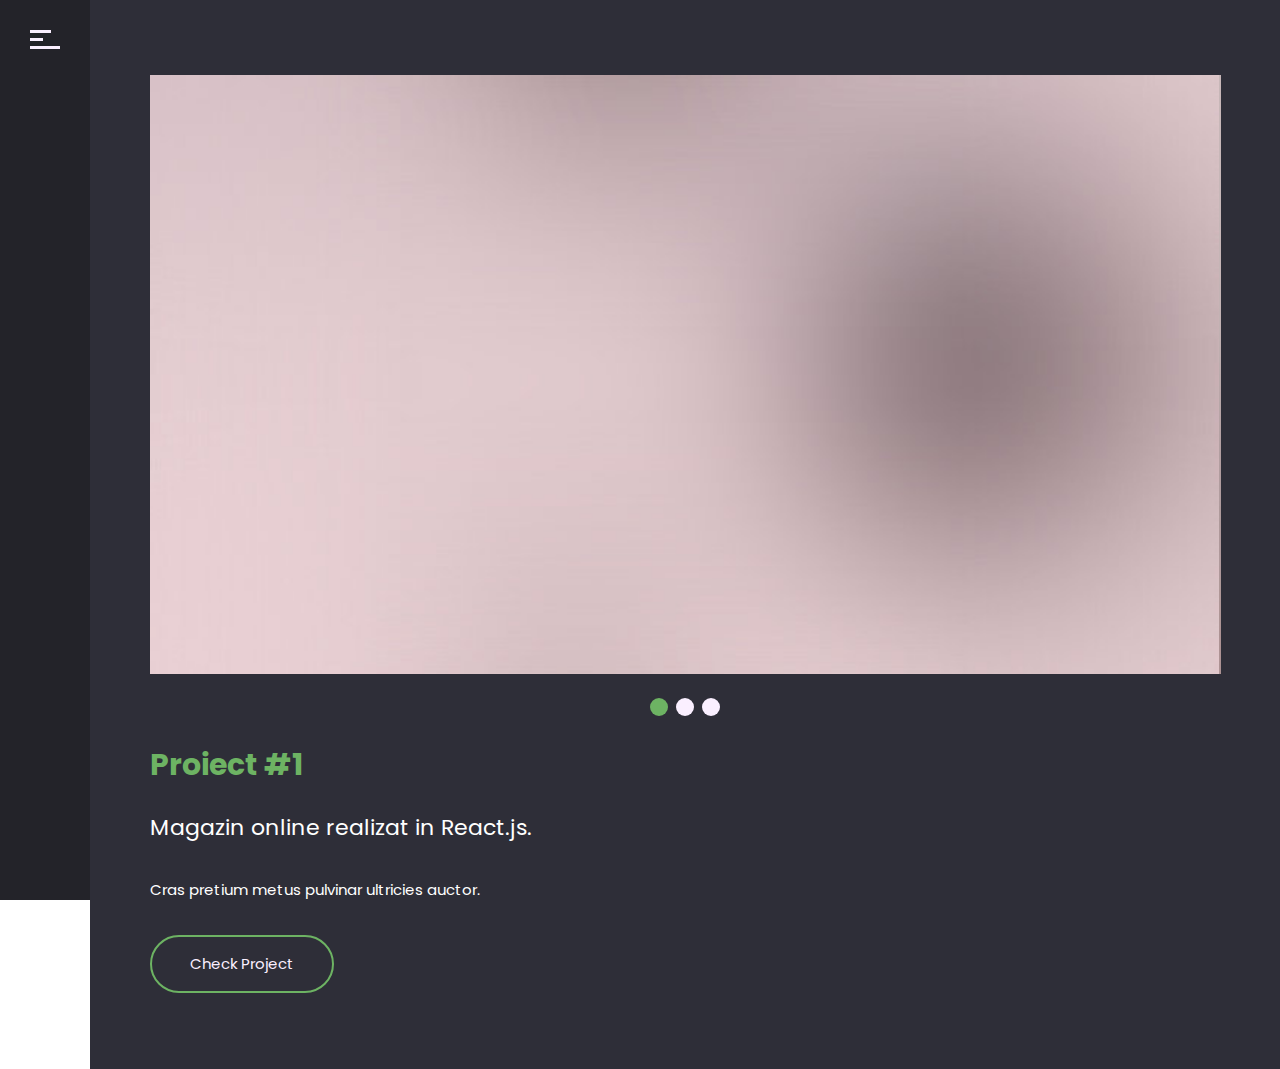
==== portfolio-1.html @ 1daa0b54 "first commit" ====
<!DOCTYPE HTML>
<html lang="en-US">
    <head>
        <title>Volos - One Page Resume HTML Template </title>
        <meta http-equiv="Content-Type" content="text/html; charset=UTF-8">
        <meta name="description" content="Template by CocoBasic" />
        <meta name="keywords" content="HTML, CSS, JavaScript, PHP" />
        <meta name="author" content="CocoBasic" />
        <meta name="viewport" content="width=device-width, initial-scale=1, shrink-to-fit=no">

        <link rel="shortcut icon" href="images/favicon.ico" />      
        <link href='https://fonts.googleapis.com/css?family=Poppins:400,700,800' rel='stylesheet' type='text/css'>	
        <link rel="stylesheet" type="text/css"  href='style.css' />

        <!--[if lt IE 9]>
                <script src="js/html5.js"></script>            
                <script src="js/respond.min.js"></script>                   
        <![endif]-->
    </head>

    <body class="single-portfolio">

        <!-- Preloader Gif -->
        <div class="doc-loader"></div>


        <div id="content" class="site-content">

            <div class="content-left">
                <div class="content-left-wrapper">                     
                    <header>
                        <div class="toggle-holder">
                            <div id="toggle">
                                <div class="menu-line"></div>
                            </div>
                        </div>  

                        <div class="top-pagination">
                            <div class="current-num">
                                <span>01</span>                                    
                            </div>
                            <div class="pagination-div"></div>
                            <div class="total-pages-num"></div>
                        </div>

                        <div class="menu-holder">
                            <div class="menu-wrapper relative">                                 
                                <nav id="header-main-menu">
                                    <ul class="main-menu sm sm-clean">
                                        <li><a href="index.html#home">Home</a></li>
                                        <li><a href="index.html#service">Service</a></li>
                                        <li><a href="index.html#portfolio">Portfolio</a></li>                                  
                                        <li><a href="index.html#resume">Resume</a></li>                                  
                                        <li><a href="index.html#skills">Skills</a></li>                                  
                                        <li><a href="index.html#contact">Contact</a></li>                                  
                                    </ul>
                                </nav>                            
                            </div>
                        </div>               

                        <div class="my-info-wrapper">
                            <div class="my-info">
                                <p class="my-info-title">NAME</p>
                                <p class="my-info-content">Gabriel Bundea</p>
                            </div>

                            <div class="my-info">
                                <p class="my-info-title">ROLE</p>
                                <p class="my-info-content">Designer</p>
                            </div>

                            <div class="my-info">
                                <p class="my-info-title">EMAIL</p>
                                <p class="my-info-content">stone@example.com</p>
                            </div>

                            <div class="my-info">
                                <p class="my-info-title">PHONE</p>
                                <p class="my-info-content">(+987) 987 654 321</p>
                            </div>

                            <img class="my-info-signature" src="images/signature.png" alt="" />  
                        </div>   

                        <div class="big-num">                              
                            <div class="current-big-num">01</div>  
                            <div class="icon-scroll"></div>  
                        </div>
                    </header>
                </div>        

            </div>

            <div class="content-right">  
                <div class="content-right-wrapper">
                    <div class="section">
                        <div class="section-wrapper block">
                            <div class="portfolio-item-wrapper center-relative">
                                <div class="portfolio-content">
                                    <div class="row">
                                        <div class="one-half width-55">
                                            <div class="image-slider-wrapper relative">
                                                <div class="owl-carousel owl-theme image-slider slider" data-speed="2000" data-auto="false" data-hover="true">
                                                    <div class="owl-item">
                                                        <img src="images/item_01.jpg" alt="">
                                                    </div>
                                                    <div class="owl-item">
                                                        <img src="images/item_02.jpg" alt="">
                                                    </div>                               
                                                    <div class="owl-item">
                                                        <img src="images/item_03.jpg" alt="">
                                                    </div>                               
                                                </div>                                                            
                                            </div>
                                        </div>

                                        <div class="one-half width-40 last">

                                            <h2 class="entry-title section-title">Proiect #1</h2>

                                            <p class="section-info">
                                                Magazin online realizat in React.js.
                                            </p>

                                            <p>
                                                Cras pretium metus pulvinar ultricies auctor. 
                                            </p>

                                            <p>
                                                <a class="button">Check Project</a> 
                                            </p>
                                        </div>
                                    </div>                                    
                                </div>                        
                            </div>
                        </div>
                    </div>
                </div>
            </div>            
        </div>        

        <!--Load JavaScript-->
        <script src="js/jquery.js"></script>			                                                               
        <script src='js/imagesloaded.pkgd.js'></script>                
        <script src='js/jquery.prettyPhoto.js'></script>                
        <script src='js/isotope.pkgd.js'></script>                
        <script src='js/jquery.smartmenus.min.js'></script>                           
        <script src='js/owl.carousel.min.js'></script>                                                            
        <script src='js/circle-progress.min.js'></script>                                                            
        <script src='js/main.js'></script>
    </body>
</html>
---- style.css ----
/*------------------------------------------------------------------

[Table of contents]
1. 3rd Part CSS Libraries
2. Global CSS
3. Left Part Content (Sidebar) CSS
    3.1. Menu CSS
4. Right Part Content CSS
5. Home Section CSS
6. Service Section CSS
7. Portfolio Section CSS
    7.1 Pretty Photo CSS
    7.2 Single Portfolio CSS
    7.3 Image Slider CSS
8. Resume Section CSS
9. Skills Section CSS
10. Contact Section CSS
11. Responsive CSS

-------------------------------------------------------------------*/


/* ===================================
    1. 3rd Part CSS Libraries
====================================== */

@import url("css/clear.css");
@import url("css/sm-clean.css");
@import url("css/owl.carousel.min.css");
@import url("css/owl.theme.default.min.css");
@import url("css/prettyPhoto.css");
@import url("css/common.css");


/* ===================================
    2. Global CSS
====================================== */

*, 
::after, 
::before {
    box-sizing: border-box;
}

body {
    font-family: 'Poppins', sans-serif;
    font-size: 15px;    
    line-height: 30px;
    font-weight: 400;       
    color: #fff;
    background-color: #fff;
    overflow-x: hidden;
}

body a {
    text-decoration: none;
    color: #000000;    
    transition: color .3s linear;
}

body a:hover {
    color: #acacac;
}

body img {
    max-width: 100%;
    max-height: 100%;
    width: auto;
    height: auto;
    display: block;
}

.doc-loader {
    position: fixed;
    left: 0px;
    top: 0px;
    width: 100%;
    height: 100%;
    z-index: 99999;
    background-color: #232329;
}

.doc-loader img {
    width: 50px;
    height: 50px;
    position: absolute;
    top: 50%;    
    left: 50%;
    transform: translate(-50%, -50%);
}

p {
    margin-bottom: 30px;
}

.content-1300 {
    max-width: 1300px;
}

.section-info {
    font-size: 22px;
    line-height: 35px;
}

a.button {
    display: inline-block;
    color: #faefff;
    border: 2px solid #6db363;
    text-align: center;
    padding: 12px 38px;
    cursor: pointer;
    vertical-align: middle;
    text-decoration: none;
    border-radius: 50px;
    transition: all .2s linear;
}

a.button:active {
    position: relative;
    top: 1px;   
}

a.button:hover {
    color: white;
    background-color: #6db363;
}


/* ===================================
    3. Left Part Content (Sidebar) CSS
====================================== */

.content-left {
    position: fixed;
    width: 380px;
    background-color: #232329;
    height: 100vh;
    z-index: 1;
}

.content-left::-webkit-scrollbar-track {
    -webkit-box-shadow: inset 0 0 6px rgba(0,0,0,0.3);
    background-color: #6DB363;
}

.content-left::-webkit-scrollbar {
    width: 7px;
    background-color: #6DB363;
}

.content-left::-webkit-scrollbar-thumb {
    background-color: #6DB363;
}

.content-left-wrapper {
    padding-left: 75px;
    position: relative;
}

.toggle-holder {
    position: fixed;
    top: 30px;
    left: 30px;
    z-index: 3;
}

#toggle {
    height: 23px;
    width: 30px;
    position: relative;
}

#toggle:hover {
    cursor: pointer;
}

#toggle:before,
#toggle:after {
    content: '';
    height: 3px;
    width: 30px;
    position: absolute;
    -webkit-transform-origin: 50% 50%;
    transform-origin: 50% 50%;
    -webkit-transition: -webkit-transform 0.25s;
    -webkit-transition: all 0.25s;
    transition: all 0.25s;
    top: 8px;
    background-color: #faefff;
}

#toggle:before {
    -webkit-transform: translate3d(0, -8px, 0);
    transform: translate3d(0, -8px, 0px);
    width: 21px;
    margin-left: 0;
}

#toggle:hover:before {
    margin-left: 9px;

}

#toggle.on:before {
    -webkit-transform: rotate3d(0, 0, 1, 45deg) translate3d(0, 0, 0);
    transform: rotate3d(0, 0, 1, 45deg) translate3d(0, 0, 0);   
    background-color: #fff;
    margin-left: 0;
    width: 26px;
}

#toggle.on:after {
    -webkit-transform: rotate3d(0, 0, 1, -45deg);
    transform: rotate3d(0, 0, 1, -45deg);
    background-color: #fff;
    width: 26px;
}

#toggle:after {
    -webkit-transform: translate3d(0, 8px, 0);
    transform: translate3d(0, 8px, 0);
}

#toggle .menu-line {
    width: 13px;
    height: 3px;
    position: absolute;
    -webkit-transition: all 0.25s;
    transition: all 0.25s;
    margin-left: 0;
    top: 8px;
    background-color: #faefff;
}

#toggle:hover .menu-line {
    margin-left: 17px;
}

#toggle.on .menu-line {
    opacity: 0;
}

.top-pagination {
    position: relative;
    z-index: 2;
    padding-top: 150px;
}

.top-pagination > div {
    display: inline-block;
    font-weight: 700;
    vertical-align: top; 
}

.current-num {
    width: 25px;
    position: relative;
    height: 30px;
    color: #60a058;
}

.current-num span {
    position: absolute;    
    left: 0;    
}

.total-pages-num {
    color: #faefff;
}

.pagination-div {
    position: relative;
    width: 100px;
    height: 30px;
    margin-right: 8px;
}

.pagination-div:after {
    content: "";
    display: block;
    position: absolute;
    height: 3px;
    width: 100%;
    background-color: #faefff;
    top: 12px;
}

.my-info-wrapper {
    padding-top: 110px;
}

.my-info {
    margin-bottom: 30px;
}

.my-info > p {
    margin-bottom: 0;
}

.my-info-title {
    font-size: 12px;
    line-height: 100%;
    color: #6DB363;
    letter-spacing: 5px;
}

.my-info-content {
    color: #faefff;
}

img.my-info-signature {
    width: 215px;
    padding-top: 35px;
    padding-bottom: 30px;
}

.big-num {
    position: fixed;
    width: 380px;
    left: 0;
    bottom: 30px;
    padding-left: 75px;
    z-index: 1;
}

.current-big-num {
    font-size: 160px;
    -webkit-text-stroke: 3px #60a058;
    color: transparent;
    font-weight: 800;
    line-height: 100%;
    letter-spacing: -4px;
    position: relative;
    margin-top: 20px;
    z-index: 2;
}

.icon-scroll,
.icon-scroll:before {
    position: absolute;
    right: -18px;
}

.icon-scroll {
    width: 38px;
    height: 60px;
    margin-left: -20px;
    bottom: 25px;
    margin-top: -35px;
    box-shadow: inset 0 0 0 3px #60a058;
    border-radius: 25px;
    transition: right .5s;
}

.icon-scroll:before {
    content: '';
    width: 8px;
    height: 8px;
    background: #60a058;
    margin-left: -4px;
    top: 8px;
    border-radius: 4px;
    -webkit-animation-duration: 1.5s;
    animation-duration: 1.5s;
    -webkit-animation-iteration-count: infinite;
    animation-iteration-count: infinite;
    -webkit-animation-name: scroll;
    animation-name: scroll;
    left: 50%;
}

.icon-scroll:after {
    content: "";
    position: absolute;
    z-index: -1;
    background-color: #232329;
    width: 58px;
    height: 80px;
    border-radius: 25px;
    transform: translate(-10px, -10px);
    transition: all .3s;
}

@-webkit-keyframes scroll {
    0% {
        opacity: 1;
    }
    100% {
        opacity: 0;
        -webkit-transform: translateY(35px);
        transform: translateY(35px);
    }
}

@keyframes scroll {
    0% {
        opacity: 1;
    }
    100% {
        opacity: 0;
        -webkit-transform: translateY(35px);
        transform: translateY(35px);
    }
}

.open .icon-scroll {
    right: 30px;
    z-index: 1;
}

.open .icon-scroll:after {
    background-color: transparent;
}


/* ===================================
    3.1. Menu CSS
====================================== */

.menu-wrapper {
    padding-top: 150px;
}

.menu-holder {
    padding: 120px 50px 0 75px;
    background-color: #6DB363;
    width: 380px;
    height: 100%;
    min-height: 100vh;
    top: 0;
    left: 0;
    position: absolute;
    transform: translateX(-380px);
    transition: transform .3s linear;
    z-index: 1;
}

.open .menu-holder {
    transform: translateX(0);
}

.main-menu.sm-clean {
    background-color: transparent;
    display: inline-block;
}

.sm-clean a {
    position: relative;
}

.sm-clean a,
.sm-clean a:hover, 
.sm-clean a:focus, 
.sm-clean a:active {
    color: #ffffff;
    padding: 5px 0;
    font-size: 28px;
    line-height: 50px;
    font-weight: 700;
}

.sm-clean a:after {
    content: '';
    display: block;
    width: 0;
    height: 16px;
    background-color: #60a058;
    transition: width .3s;
    position: absolute;
    left: -5%;
    bottom: 7px;
    z-index: -1;
}

.main-menu.sm-clean .sub-menu li a:after {
    height: 3px;
    bottom: 20px;
}

.sm-clean a.current:after, 
.sm-clean a:hover:after, 
.sm-clean a:active:after, 
.sm-clean a.highlighted:after, 
.sm-clean ul a:hover:after, 
.sm-clean ul a:active:after, 
.sm-clean ul a.highlighted:after,
.sm-clean li.current > a:after {
    width: 110%;
}

.sm-clean a span.sub-arrow {
    color: #60a058;
}

.main-menu.sm-clean .sub-menu li a {
    color: #848484;
    text-transform: uppercase;
    font-size: 14px;
}


/* ===================================
    4. Right Part Content CSS
====================================== */

.content-right {
    margin-left: 380px;
    width: calc(100% - 380px);
}

.content-right-wrapper > div:last-of-type {
    padding-bottom: 150px;
}

.section {
    background-color: #2E2E38;
    position: relative;
    padding-top: 150px;
}

.section-wrapper {
    padding-left: 5%;
    padding-right: 5%;
}

.full-width-section.section {
    padding: 0;
}

.full-width-section .section-wrapper {
    padding: 0 0 0 5%;
    height: 100vh;
    margin: 0;
    display: flex;
    display: -webkit-flex;
    align-items: center;
    background-color: #f9f0ff;
}

h2.section-title {
    font-size: 30px;
    line-height: 100%;
    margin-bottom: 30px;
    padding-top: 0;
}


/* ===================================
    5. Home Section CSS
====================================== */

.home-left-part {
    flex: 0 0 370px;
    margin-right: 5%;
}

.home-right-part {
    flex: 1 0 0;
    height: 100%;
    background-image: url(images/home.jpg);
    background-repeat: no-repeat;
    background-size: cover;
    background-position: center center;
}

.site-des {
    font-size: 28px;
    color: #492d31;
}

h1.entry-title {
    font-size: 100px;
    line-height: 94px;
    font-weight: 800;
    color:#6DB363;
}

.site-info {
    margin-top: 25px;
}

.social-links {
    margin-top: 10vh;
    margin-bottom: -5px;
}

.social-links a {
    font-size: 12px;    
    color: #492D31;
    letter-spacing: 5px;
    margin-right: 30px;
}

.social-links a:last-of-type {
    margin-right: 0;
}


/* ===================================
    6. Service Section CSS
====================================== */

.services-wrapper {
    display: flex;
    display: -webkit-flex; 
    flex-wrap: wrap;    
    -webkit-flex-wrap: wrap; 
}

.service-holder {
    padding: 25px;
    background-color: #2E2E38;
    width: 50%;
    margin-right: 0%;
    margin-bottom: 0%;
}

.service-holder img {
    width: 150px;
    margin-bottom: 0px;
}

.service-title {
    font-size: 28px;
    line-height: 42px;
    color: #6DB363;
    font-weight: 700;
}

.button-group-wrapper {
    margin-top: 50px;
}


.button-group-wrapper > a {
    margin-right: 1vw;
}

.button-group-wrapper > a:last-of-type {
    margin-right: 0;
    
}



/* ===================================
    7. Portfolio Section CSS
====================================== */

.category-filter {
    position: absolute;
    right: 0;
    top: -20px;
    z-index: 1;
    width: 25px;
    height: 15px;
    cursor: pointer;
    transition: all .5s ease;
}

.category-filter.hide {
    opacity: 0;
    transform: translateY(70px);   
}    

.category-filter-list > div {
    margin-bottom: 5px;
}

.category-filter-list > div:last-of-type {
    margin-bottom: 0;
}

.category-filter-icon {
    width: 20px;
    height: 3px;
    background-color: #6DB363;
    float: right;
    transition: width .3s ease;
}

.category-filter:hover .category-filter-icon,
.category-filter.filter-open .category-filter-icon {
    width: 24px;
}

.category-filter-icon:after {
    content: "";
    display: block;
    width: 10px;
    height: 3px;
    background-color: #6DB363;
    transform: translate(-5px,8px);
    transition: transform .3s ease;
}

.category-filter:hover .category-filter-icon:after, 
.category-filter.filter-open .category-filter-icon:after {
    transform: translate(4px,8px);
}

.category-filter-icon:before {
    content: "";
    display: block;
    width: 10px;
    height: 3px;
    background-color: #6DB363;
    transform: translate(10px,11px);
    transition: transform .3s ease;
}

.category-filter:hover .category-filter-icon:before,
.category-filter.filter-open .category-filter-icon:before {
    transform: translate(14px,11px);
}

.category-filter-list {
    background-color: #232329;
    padding: 24px 20px;
    width: 110px;
    display: none;
    position: absolute;
    right: 0;
    top: 15px;
    font-size: 13px;
    line-height: 22px;
    color: #faefff;
    z-index: 1;
    cursor: pointer;
    transition: opacity .5s, transform .5s;
}

.category-filter-list.hide {
    transform: translateY(70px);   
    opacity: 0;
}

.category-filter-list .button.is-checked {
    color: #6DB363;
}

.isotope.no-transition,
.isotope.no-transition .isotope-item,
.isotope .isotope-item.no-transition {
    -webkit-transition-duration: 0s;
    -moz-transition-duration: 0s;
    -ms-transition-duration: 0s;
    -o-transition-duration: 0s;
    transition-duration: 0s;
}

.grid {
    width: calc(100% + 60px);
    margin-left: -30px;
    position: relative;
    display: block;
    overflow: hidden;
}

.grid-item {
    float: left;
    font-size: 0;
    line-height: 0;
    box-sizing:border-box;
    -moz-box-sizing:border-box;
    -webkit-box-sizing:border-box;
    overflow: hidden;
    border: 30px solid transparent;
    width: 50%;
    transition: opacity .3s;
}

.grid-item img {
    display: block;
    width: 100%;
    height: auto;
    max-height: none;
    max-width: none;    
}

.grid-sizer,
.grid-item {
    width: calc(100% / 3);
}

.grid-item.p-one {
    width: 100%;
}

.grid-item.p-one-third {
    width: calc(100% / 3);
}

.grid-item.p-two-third {
    width: calc(200% / 3);
}

.portfolio-text-holder {
    position: absolute;
    width: 100%;
    height: 100%;
    left: 0;
    top: 0;
    z-index: 1;
    font-size: 20px;
    background-color: #6DB363;
    padding: 20px;
    transform: translateX(-100%);
    transition: transform .3s ease;
}

.grid-item a.item-link:hover .portfolio-text-holder,
.grid-item.portfolio-content-loading a.item-link .portfolio-text-holder {
    transform: translateX(0);
}

#portfolio-grid.portfoio-items-mask .grid-item {
    opacity: 0.2;
}

.grid-item.portfolio-content-loading {
    opacity: 1 !important;
}

.portfolio-text-wrapper {
    position: absolute;
    left: 30px;
    bottom: 0;
}

.portfolio-text {
    font-size: 28px;
    line-height: 100%;
    font-weight: 700;
    color: #faefff;
    margin-bottom: 0;
    padding-bottom: 5px;
}

.portfolio-cat {
    font-size: 15px;
    color: #faefff;
    line-height: 100%;
}

.portfolio-cat:before {
    content: "";
    display: inline-block;
    width: 25px;
    height: 1px;
    background-color: #faefff;
    vertical-align: 4px;
    margin-right: 5px;
}

.portfolio-load-content-holder {
    opacity: 0;
    transform: translateY(70px);
    transition: all .5s ease;
}

.portfolio-load-content-holder.show {
    transform: translateY(0);
    opacity: 1;
}

.portfolio-load-content-holder.show.viceversa {
    opacity: 0;
    transform: translateY(70px);
}

.portfolio-content-wrapper {
    display: none;
}

.portfolio-content-wrapper.show {
    display: block;
}

.close-icon {
    background-image: url(images/close-left-arrow.png);
    background-repeat: no-repeat;
    width: 70px;
    height: 70px;
    display: inline-block;
    background-color: #6db363;
    border-radius: 5px;
    margin-bottom: 20px;
    background-size: 70px;
    transition: all 0.3s ease;
    cursor: pointer;
}

.close-icon:hover {
    background-position: -5px 0;
}

#portfolio-grid {
    transition: all .5s ease;
    opacity: 1;
    transform: translateY(0px);
}

#portfolio-grid.hide {
    opacity: 0;
    transform: translateY(70px);    
}

.grid-item a.item-link.portfolio-content-loading:after, 
.ajax-portfolio.portfolio-content-loading .portfolio-text-holder {
    opacity: 1;
}


/* ===================================
    7.1 Pretty Photo CSS
====================================== */

div.pp_default .pp_loaderIcon {
    display: none !important;
}

div.pp_default a.pp_arrow_previous {
    background-image: url(images/nav_left.png);
    background-size: 20px 20px;    
    width: 20px;
    height: 20px;
    margin-top: 5px;
    font-size: 0;
    line-height: 0;
    text-indent: -99999999px;
    transition: transform .3s ease;
}

div.pp_default a.pp_arrow_next {
    background-image: url(images/nav_right.png);
    background-size: 20px 20px;    
    width: 20px;
    height: 20px;
    margin-top: 5px;
    margin-left: 10px;
    font-size: 0;
    line-height: 0;
    text-indent: -99999999px;
    transition: transform .3s ease;
}

div.pp_default a.pp_arrow_previous:hover {
    transform: translateX(-5px);
}

div.pp_default a.pp_arrow_next:hover {
    transform: translateX(5px);
}

div.pp_default .pp_close {
    background-image: url(images/close.png);
    background-size: 30px 30px;
    margin-top: 5px;
    text-indent: -99999999px;
    font-size: 0;
    line-height: 0;    
}

div.pp_default .pp_next:hover {
    background: url(images/nav_right.png);
    cursor: pointer;
    background-repeat: no-repeat;
    background-position: 95% 50%;
    background-size: 20px;
}

div.pp_default .pp_previous:hover {
    background: url(images/nav_left.png);
    cursor: pointer;
    background-repeat: no-repeat;
    background-position: 5% 50%;
    background-size: 20px;    
}

div.pp_default .pp_nav .currentTextHolder {
    padding: 0 0 0 20px;
    color: #fff;
}

div.pp_default .pp_content_container .pp_details {
    margin-top: 30px !important;
    z-index: 3;
}

div.pp_default .pp_description {
    font-size: 15px;
    line-height: 30px;
    position: absolute;
    top: -30px;
    margin: 0;
    color: #fff;
    font-weight: 400;
}


/* ===================================
    7.2 Single Portfolio CSS
====================================== */

.single-portfolio .section {
    min-height: 100vh;
}

.portfolio-content {
    padding-bottom: 1px;
}


/* ===================================
    7.3 Image Slider CSS
====================================== */

.owl-stage {
    display: flex;
    display: -webkit-flex;
}

.owl-carousel .owl-item {
    width: 100%;
}

.owl-theme .owl-nav.disabled + .owl-dots {
    margin-top: 20px;
    line-height: 0;
}

.owl-theme .owl-dots .owl-dot span {
    margin: 0;
    background-color: #faefff;
    transition: all .3s ease;
    width: 18px;
    height: 18px;
    border-radius: 90%;
}

.owl-theme .owl-dots .owl-dot {
    border-radius: 90%;
    transition: all .3s ease;
    margin: 4px;
}

.owl-theme .owl-dots .owl-dot:hover span {
    background-color: #faefff;
}

.owl-theme .owl-dots .owl-dot.active span {
    background-color: #6DB363;
}


/* ===================================
    8. Resume Section CSS
====================================== */

ul.timeline-holder {
    margin: 0;
    padding: 0 0 0 55px;
}

li.timeline-event {
    margin: 0 0 42px 60px;
    position: relative;
    padding-top: 5px;
    list-style: none;
    transition: .3s;
}

li.timeline-event:hover {
    color: #faefff;
}

li.timeline-event:before {
    content: "";
    width: 3px;
    height: calc(100% - 20px);
    position: absolute;
    background-color: #6DB363;
    left: -30px;
    top: 51px;
}

li.timeline-event:last-child:before {
    display: none;
}

li.timeline-event:last-child {
    margin-bottom: 0;
}

li.timeline-event span.timeline-circle:after {
    content: "";    
    position: absolute;
    width: 19px;
    height: 19px;
    left: -8px;
    top: 11px;
    border-radius: 90%;
    background-color: #6DB363;    
    opacity: 0;
    transition: opacity .3s;
}

li.timeline-event:hover span.timeline-circle:after { 
    opacity: 1;
}

span.timeline-circle {
    position: absolute;
    top: 0;
    left: -30px;
}

span.timeline-circle:before {
    content: "";
    display: block;
    width: 35px;
    height: 35px;
    border-radius: 90%;
    border: 3px solid #6DB363;
    position: absolute;
    left: -16px;
    top: 3px;
    z-index: 1;
    transition: .3s;
}

.timeline-event-date {
    position: absolute;
    left: -115px;
    top: 2px;
    transition: .3s;
    color: #6DB363;
    font-weight: 700;
}

li.timeline-event:hover .timeline-event-date {
    transform: translateX(-10px);
}

.timeline-event-content {
    line-height: 160%;
    text-align: left;
    margin-left: 50px;
}

img.my-signature {
    padding-top: 30px;
    width: 215px; 
}


/* ===================================
    9. Skills Section CSS
====================================== */

.skill-circle-holder > div:last-of-type {
    margin-right: 0;
}

.skill-circle {
    display: inline-block;
    margin-right: 6%;
    width: 20%;
    max-width: 254px;
}

.skill-circle-wrapper canvas {
    width: 100% !important;
    height: auto !important;
    display: block;
}

span.skill-circle-num {
    position: absolute;
    left: 50%;
    top: 50%;
    transform: translate(-50%, -50%);
    font-size: 45px;
    font-weight: 700;
    color: #6DB363;
    letter-spacing: -1px;
}

p.skill-circle-text {
    font-size: 22px;
    color: #6DB363;
    text-align: center;
    padding-top: 20px;
    letter-spacing: -1px;
    margin-bottom: 0;
}

.skills-holder {
    position: relative;
}

.skills-holder > div:last-of-type {
    margin-bottom: 0;
}

.skill-holder {
    margin-bottom: 20px;
    position: relative;
}

.skill-holder:after {
    clear: both;
    display: block;
    content: "";
}

.skill-percent {
    font-size: 45px;
    line-height: 100%;
    font-weight: 700;
    width: 100px;
    float: right;
    color: #6DB363;
    letter-spacing: -1px;
}

.skill {
    width: 100%;
    height: 12px;
    background-color: #232329;
    margin-bottom: 15px;
}

.skill-text {
    float: left;
    width: calc(100% - 145px);
    margin-top: 25px;
}

.skill-fill {
    width: 10%;
    height: 22px;
    background-color: #6DB363;
    transform: translateY(-5px);
    transition: width .7s;
}

.skill-text span {
    font-size: 22px;
    line-height: 35px;
}


/* ===================================
    10. Contact Section CSS
====================================== */

.contact-form {
    padding: 65px;
    background-color: #6DB363;
}

.contact-form p {
    margin-bottom: 15px;
}

.contact-form input[type=text], 
.contact-form input[type=email], 
.contact-form textarea {
    border: 0;
    border-bottom: 2px solid #fff;
    padding-top: 13px;
    padding-bottom: 13px;
    margin: 10px 0;
    height: 28px;
    font-size: 14px;
    font-family: 'Poppins', sans-serif;
    width: 100%;
    line-height: 25px;
    background-color: transparent;
    color: #fff;
}

.contact-form input[name="your-name"] {
    margin-top: 0;
    padding-top: 0;
}

.contact-form textarea {
    height: 150px;
}

p.contact-submit-holder {
    margin-bottom: 0 !important;
}

.contact-form input[type=submit] {
    display: inline-block;
    border: 2px solid;
    text-align: center;
    padding: 20px 0px;
    font-size: 14px;
    cursor: pointer;
    vertical-align: middle;
    text-decoration: none;
    background-color: transparent;
    color: #fff;
    font-family: 'Poppins', sans-serif;
    font-weight: 700;
    width: 100%;
    letter-spacing: 8px;
    transition: opacity .3s ease;
    cursor: pointer;
}

.contact-form input[type=submit]:hover {
    opacity: 0.8;
}

.contact-form input[type=text]::-webkit-input-placeholder, 
.contact-form input[type=email]::-webkit-input-placeholder, 
.contact-form textarea::-webkit-input-placeholder {
    font-family: 'Poppins', sans-serif;
    color: #fff;
    font-weight: 400;
    font-size: 14px;
    line-height: 25px;    
    opacity: 1;  
}

.contact-form input[type=text]:-ms-input-placeholder, 
.contact-form input[type=email]:-ms-input-placeholder, 
.contact-form textarea:-ms-input-placeholder {
    font-family: 'Poppins', sans-serif;
    color: #fff;
    font-weight: 400;
    font-size: 14px;
    line-height: 25px;    
    opacity: 1;  
}

.contact-form input[type=text]::placeholder, 
.contact-form input[type=email]::placeholder, 
.contact-form textarea::placeholder {
    font-family: 'Poppins', sans-serif;
    color: #fff;
    font-weight: 400;
    font-size: 14px;
    line-height: 25px;
    opacity: 1;    
}


/* ===================================
    11. Responsive CSS
====================================== */

@media screen and (max-width: 1599px) {

    .content-left {
        width: 320px;
    }

    .content-left-wrapper {
        padding-left: 55px;
    }

    .content-right {
        margin-left: 320px;
        width: calc(100% - 320px);
    }

    .menu-holder {
        width: 320px;
        transform: translateX(-320px);
        padding-left: 55px;
    }

    .big-num {
        width: 320px;
    }

    .current-big-num {
        font-size: 130px;
    }

    .icon-scroll {
        bottom: 17px;
    }

    .section {
        padding-top: 75px;
    }

    .content-right-wrapper > div:last-of-type {
        padding-bottom: 75px;        
    }

    .top-pagination,
    .menu-wrapper {
        padding-top: 110px;
    }


    .grid {
        width: calc(100% + 4vw);
        margin-left: -2vw;
    }

    .grid-item {
        border-width: 1vw;
    }

    .category-filter {
        right: -1vw;
    }

}

@media screen and (min-width: 1360px) and (max-width: 1550px) {

    .button-group-wrapper > .button {
        display: table;
        margin-left: 0;
        margin-bottom: 20px;
    }

    .button-group-wrapper > a:last-of-type {
        margin-bottom: 0;
    }

}

@media screen and (max-width: 1440px) {

    .portfolio-text {
        font-size: 20px;
    }

    span.skill-circle-num,
    .skill-percent {
        font-size: 35px;
    }

    .skill-percent {
        margin-top: 11px;
    }

}

@media screen and (max-width: 1360px) {
   

    .portfolio-content .one-half {
        margin-bottom: 30px;
    }

    .content-left {
        width: 90px;
    }

    .content-left-wrapper {
        padding-left: 34px;
    }

    .content-right {
        margin-left: 90px;
        width: calc(100% - 90px);
    }

    .content-1300 {
        margin: 0 auto;
    }

    .top-pagination,
    .my-info-wrapper,
    .big-num {
        display: none;
    }

    .menu-wrapper {
        padding-top: 0;
    }  

    .service-holder {
        margin-right: 2vw;
        margin-bottom: 2vw;
    }

    h2.section-title {
        padding-bottom: 0;
    }

    .skill-holder {
        margin-bottom: 0;
    }

    .skills-holder.sec-skills-holder {
        margin-top: -60px;
    }    

}


@media screen and (max-width: 1300px) {
 
 .one-half {
        width: 100%;
        margin-bottom: 60px;
        margin-right: 0;
    }

    .one-half.last {
        margin-bottom: 0;
    }

    .one-half > p:last-of-type {
        margin-bottom: 0;
    }

    .service-holder img {
        margin-bottom: 0;
    }

}


@media screen and (max-width: 1020px) {

    .content-left {
        height: 55px;
        width: 100%;
        z-index: 2;
    }

    .toggle-holder {
        top: 15px;
        left: 15px;
    }

    .top-pagination {
        display: inline-block;
        padding-top: 10px;
        padding-right: 20px;
        float: right;
    }

    .content-right {
        margin-left: 0;
        width: 100%;        
    }         

    .service-title {
        font-size: 25px;
    }

    .grid {
        width: calc(100% + 30px);
        margin-left: -15px;
    }

    .category-filter {
        right: 0;
    }

    .grid-sizer, 
    .grid-item {
        width: 50% !important;
        border-width: 15px;
    }     
    
    .close-icon {
        width: 60px;
        height: 60px;
        background-size: 60px;
    }

    .skill-circle-holder {
        text-align: center;
    }

    .skill-circle-holder > div:nth-of-type(2n) {
        margin-right: 0 !important;
    }

    .skill-circle {
        width: auto;
        width: 44%;
        margin-bottom: 40px !important;
        margin-right: 10% !important;
    }

    .skill-circle-holder > div:nth-last-of-type(-n+2) {
        margin-bottom: 0 !important;
    }

    li.timeline-event {
        margin-bottom: 30px;
    }

}

@media screen and (max-height: 880px) {    

    .big-num {
        display: none;
    }

}

@media screen and (max-width: 767px) {  

    .full-width-section .section-wrapper {
        height: auto;
        padding: 75px 5%;
    }  

    .content-right-wrapper > div:first-of-type .section-wrapper {
        padding-top: 125px;
    }

    .single-portfolio .content-right-wrapper > div:first-of-type .section-wrapper {
        padding-top: 55px;
    }

    .home-left-part {
        flex: 0 0 100%;
        margin: 0;
    }

    .home-right-part {
        display: none;    
    }

    h1.entry-title {
        font-size: 50px;
        line-height: 100%;
    }

    .site-des {
        font-size: 20px;
    }   

    .service-holder {       
        margin-bottom: 30px !important;
        width: 100%;
        margin-right: 0;
    }  

    .services-wrapper > div:last-of-type {
        margin-bottom: 0 !important;
    }

    #portfolio-wrapper {
        margin-top: 30px;
    }

    .category-filter-list {        
        top: 0;
    }

    .grid {
        width: 100%;
        margin: 0;    
    }

    .category-filter {
        top: -30px;        
    }

    .grid-sizer, 
    .grid-item {
        width: 100% !important;
    }

    .grid-item {
        border: 0;
        margin-bottom: 30px;    
    }

    #portfolio-grid > div:last-of-type {
        margin-bottom: 0;
    }

    .timeline-event-content {
        margin-left: 10px;
    }

    li.timeline-event {
        margin-left: 30px;
    }

    ul.timeline-holder {
        padding-left: 70px;
    }

    .timeline-event-date {
        left: -100px;
    }

    .skill-holder {
        margin-bottom: 35px;
    }

    .skills-holder.sec-skills-holder {
        margin-top: -25px;
    }

    .skill-circle-holder {
        display: block !important;
    }     

    .skill-text {
        width: 100%;
    }

    .skill-percent {
        position: absolute;
        top: -30px;
    }

    .skill {
        margin-bottom: 5px;
    }

    .contact-form {
        padding: 7%;
    }

    .contact-form input[type=submit] {
        font-size: 13px;
        padding: 15px;
    }

}

@media screen and (max-width: 650px) {     

    .menu-holder {
        width: 100%;
        transform: translateX(-100%);
        padding-top: 70px;
        padding-left: 20px;
        overflow: auto;
    }

    .button-group-wrapper > a:last-of-type {
        margin-bottom: 0;
    }

    .skill-circle-holder > div:nth-of-type(n) {
        display: table !important;
        width: 100%;
        margin-left: auto !important;
        margin-right: auto !important;
    }

    .skill-circle-holder > div:nth-last-of-type(2) {
        margin-bottom: 40px !important;
    }    

    .skill-circle-wrapper canvas {
        max-width: none;
        max-height: none;
    }

}

@media screen and (max-width: 480px) {    

    .button-group-wrapper > .button {
        display: table; 
        margin-left: 0;
        margin-bottom: 20px; 
    }

}
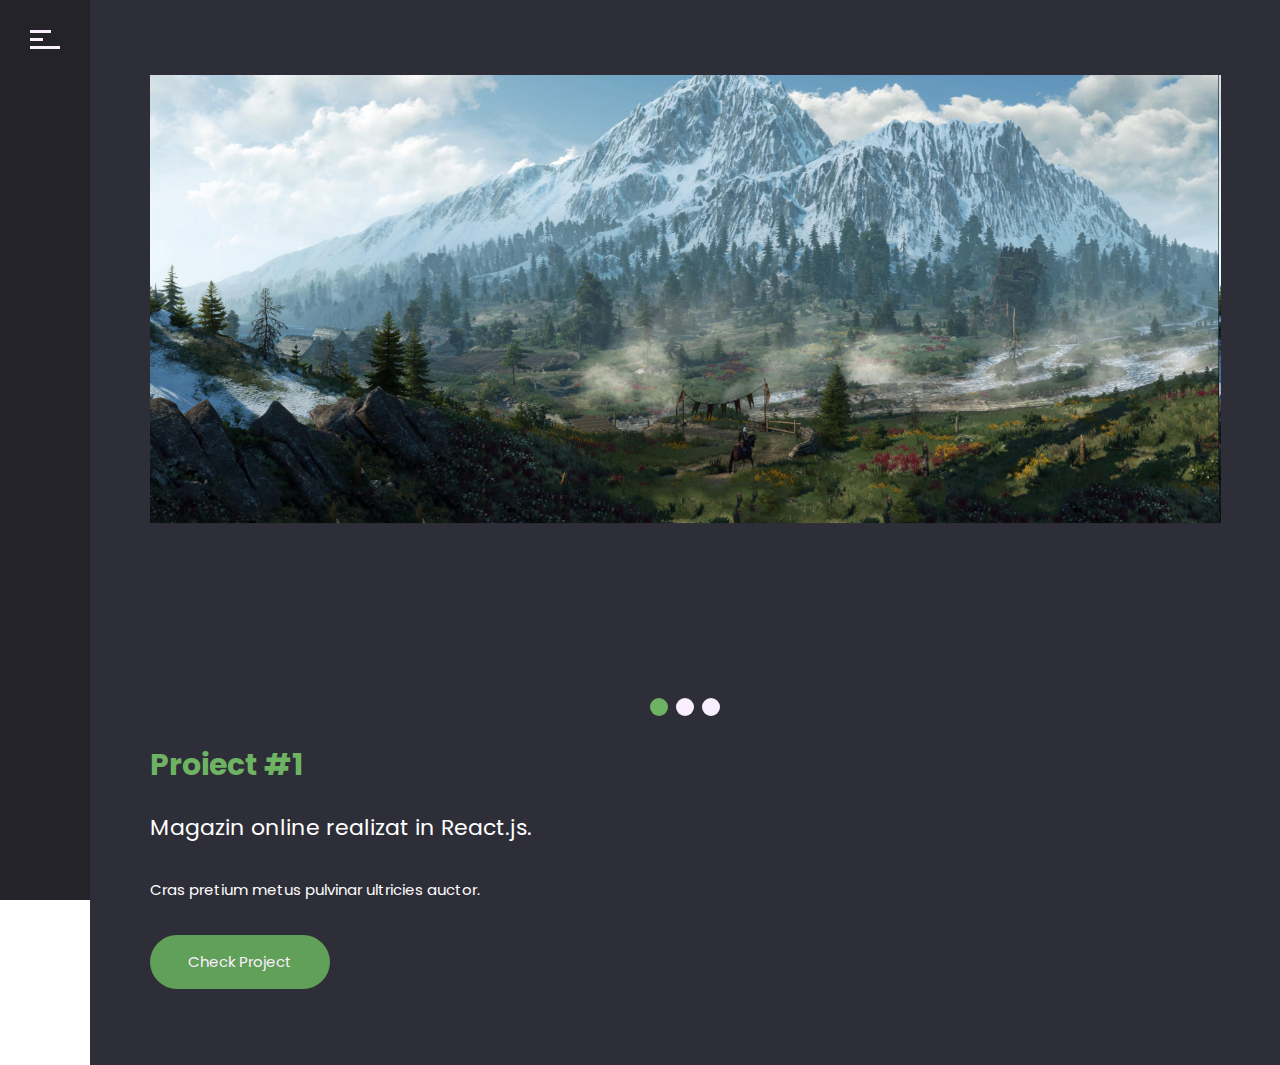
==== commit 7cbc663d: "retouching 3" ====
--- a/portfolio-1.html
+++ b/portfolio-1.html
@@ -1,152 +1,163 @@
-<!DOCTYPE HTML>
+<!DOCTYPE html>
 <html lang="en-US">
-    <head>
-        <title>Volos - One Page Resume HTML Template </title>
-        <meta http-equiv="Content-Type" content="text/html; charset=UTF-8">
-        <meta name="description" content="Template by CocoBasic" />
-        <meta name="keywords" content="HTML, CSS, JavaScript, PHP" />
-        <meta name="author" content="CocoBasic" />
-        <meta name="viewport" content="width=device-width, initial-scale=1, shrink-to-fit=no">
+  <head>
+    <title>Volos - One Page Resume HTML Template</title>
+    <meta http-equiv="Content-Type" content="text/html; charset=UTF-8" />
+    <meta name="description" content="Gabriel's Portfolio" />
+    <meta name="keywords" content="HTML, CSS, JavaScript, Photoshop" />
+    <meta name="author" content="Gabriel Bundea" />
+    <meta
+      name="viewport"
+      content="width=device-width, initial-scale=1, shrink-to-fit=no"
+    />
 
-        <link rel="shortcut icon" href="images/favicon.ico" />      
-        <link href='https://fonts.googleapis.com/css?family=Poppins:400,700,800' rel='stylesheet' type='text/css'>	
-        <link rel="stylesheet" type="text/css"  href='style.css' />
+    <link rel="shortcut icon" href="images/favicon.ico" />
+    <link
+      href="https://fonts.googleapis.com/css?family=Poppins:400,700,800"
+      rel="stylesheet"
+      type="text/css"
+    />
+    <link rel="stylesheet" type="text/css" href="style.css" />
 
-        <!--[if lt IE 9]>
-                <script src="js/html5.js"></script>            
-                <script src="js/respond.min.js"></script>                   
-        <![endif]-->
-    </head>
+    <!--[if lt IE 9]>
+      <script src="js/html5.js"></script>
+      <script src="js/respond.min.js"></script>
+    <![endif]-->
+  </head>
 
-    <body class="single-portfolio">
+  <body class="single-portfolio">
+    <!-- Preloader Gif -->
+    <div class="doc-loader"></div>
 
-        <!-- Preloader Gif -->
-        <div class="doc-loader"></div>
-
-
-        <div id="content" class="site-content">
-
-            <div class="content-left">
-                <div class="content-left-wrapper">                     
-                    <header>
-                        <div class="toggle-holder">
-                            <div id="toggle">
-                                <div class="menu-line"></div>
-                            </div>
-                        </div>  
-
-                        <div class="top-pagination">
-                            <div class="current-num">
-                                <span>01</span>                                    
-                            </div>
-                            <div class="pagination-div"></div>
-                            <div class="total-pages-num"></div>
-                        </div>
-
-                        <div class="menu-holder">
-                            <div class="menu-wrapper relative">                                 
-                                <nav id="header-main-menu">
-                                    <ul class="main-menu sm sm-clean">
-                                        <li><a href="index.html#home">Home</a></li>
-                                        <li><a href="index.html#service">Service</a></li>
-                                        <li><a href="index.html#portfolio">Portfolio</a></li>                                  
-                                        <li><a href="index.html#resume">Resume</a></li>                                  
-                                        <li><a href="index.html#skills">Skills</a></li>                                  
-                                        <li><a href="index.html#contact">Contact</a></li>                                  
-                                    </ul>
-                                </nav>                            
-                            </div>
-                        </div>               
-
-                        <div class="my-info-wrapper">
-                            <div class="my-info">
-                                <p class="my-info-title">NAME</p>
-                                <p class="my-info-content">Gabriel Bundea</p>
-                            </div>
-
-                            <div class="my-info">
-                                <p class="my-info-title">ROLE</p>
-                                <p class="my-info-content">Designer</p>
-                            </div>
-
-                            <div class="my-info">
-                                <p class="my-info-title">EMAIL</p>
-                                <p class="my-info-content">stone@example.com</p>
-                            </div>
-
-                            <div class="my-info">
-                                <p class="my-info-title">PHONE</p>
-                                <p class="my-info-content">(+987) 987 654 321</p>
-                            </div>
-
-                            <img class="my-info-signature" src="images/signature.png" alt="" />  
-                        </div>   
-
-                        <div class="big-num">                              
-                            <div class="current-big-num">01</div>  
-                            <div class="icon-scroll"></div>  
-                        </div>
-                    </header>
-                </div>        
-
+    <div id="content" class="site-content">
+      <div class="content-left">
+        <div class="content-left-wrapper">
+          <header>
+            <div class="toggle-holder">
+              <div id="toggle">
+                <div class="menu-line"></div>
+              </div>
             </div>
 
-            <div class="content-right">  
-                <div class="content-right-wrapper">
-                    <div class="section">
-                        <div class="section-wrapper block">
-                            <div class="portfolio-item-wrapper center-relative">
-                                <div class="portfolio-content">
-                                    <div class="row">
-                                        <div class="one-half width-55">
-                                            <div class="image-slider-wrapper relative">
-                                                <div class="owl-carousel owl-theme image-slider slider" data-speed="2000" data-auto="false" data-hover="true">
-                                                    <div class="owl-item">
-                                                        <img src="images/item_01.jpg" alt="">
-                                                    </div>
-                                                    <div class="owl-item">
-                                                        <img src="images/item_02.jpg" alt="">
-                                                    </div>                               
-                                                    <div class="owl-item">
-                                                        <img src="images/item_03.jpg" alt="">
-                                                    </div>                               
-                                                </div>                                                            
-                                            </div>
-                                        </div>
+            <div class="top-pagination">
+              <div class="current-num">
+                <span>01</span>
+              </div>
+              <div class="pagination-div"></div>
+              <div class="total-pages-num"></div>
+            </div>
 
-                                        <div class="one-half width-40 last">
+            <div class="menu-holder">
+              <div class="menu-wrapper relative">
+                <nav id="header-main-menu">
+                  <ul class="main-menu sm sm-clean">
+                    <li><a href="index.html#home">Home</a></li>
+                    <li><a href="index.html#service">Service</a></li>
+                    <li><a href="index.html#portfolio">Portfolio</a></li>
+                    <li><a href="index.html#resume">Resume</a></li>
+                    <li><a href="index.html#skills">Skills</a></li>
+                    <li><a href="index.html#contact">Contact</a></li>
+                  </ul>
+                </nav>
+              </div>
+            </div>
 
-                                            <h2 class="entry-title section-title">Proiect #1</h2>
+            <div class="my-info-wrapper">
+              <div class="my-info">
+                <p class="my-info-title">NAME</p>
+                <p class="my-info-content">Gabriel Bundea</p>
+              </div>
 
-                                            <p class="section-info">
-                                                Magazin online realizat in React.js.
-                                            </p>
+              <div class="my-info">
+                <p class="my-info-title">ROLE</p>
+                <p class="my-info-content">Designer</p>
+              </div>
 
-                                            <p>
-                                                Cras pretium metus pulvinar ultricies auctor. 
-                                            </p>
+              <div class="my-info">
+                <p class="my-info-title">EMAIL</p>
+                <p class="my-info-content">stone@example.com</p>
+              </div>
 
-                                            <p>
-                                                <a class="button">Check Project</a> 
-                                            </p>
-                                        </div>
-                                    </div>                                    
-                                </div>                        
-                            </div>
+              <div class="my-info">
+                <p class="my-info-title">PHONE</p>
+                <p class="my-info-content">(+987) 987 654 321</p>
+              </div>
+
+              <img
+                class="my-info-signature"
+                src="images/signature.png"
+                alt=""
+              />
+            </div>
+
+            <div class="big-num">
+              <div class="current-big-num">01</div>
+              <div class="icon-scroll"></div>
+            </div>
+          </header>
+        </div>
+      </div>
+
+      <div class="content-right">
+        <div class="content-right-wrapper">
+          <div class="section">
+            <div class="section-wrapper block">
+              <div class="portfolio-item-wrapper center-relative">
+                <div class="portfolio-content">
+                  <div class="row">
+                    <div class="one-half width-55">
+                      <div class="image-slider-wrapper relative">
+                        <div
+                          class="owl-carousel owl-theme image-slider slider"
+                          data-speed="2000"
+                          data-auto="false"
+                          data-hover="true"
+                        >
+                          <div class="owl-item">
+                            <img src="images/item_01.jpg" alt="" />
+                          </div>
+                          <div class="owl-item">
+                            <img src="images/item_02.jpg" alt="" />
+                          </div>
+                          <div class="owl-item">
+                            <img src="images/item_03.jpg" alt="" />
+                          </div>
                         </div>
+                      </div>
                     </div>
+
+                    <div class="one-half width-40 last">
+                      <h2 class="entry-title section-title">Proiect #1</h2>
+
+                      <p class="section-info">
+                        Magazin online realizat in React.js.
+                      </p>
+
+                      <p>
+                        Cras pretium metus pulvinar ultricies auctor.
+                      </p>
+
+                      <p>
+                        <a class="button">Check Project</a>
+                      </p>
+                    </div>
+                  </div>
                 </div>
-            </div>            
-        </div>        
+              </div>
+            </div>
+          </div>
+        </div>
+      </div>
+    </div>
 
-        <!--Load JavaScript-->
-        <script src="js/jquery.js"></script>			                                                               
-        <script src='js/imagesloaded.pkgd.js'></script>                
-        <script src='js/jquery.prettyPhoto.js'></script>                
-        <script src='js/isotope.pkgd.js'></script>                
-        <script src='js/jquery.smartmenus.min.js'></script>                           
-        <script src='js/owl.carousel.min.js'></script>                                                            
-        <script src='js/circle-progress.min.js'></script>                                                            
-        <script src='js/main.js'></script>
-    </body>
-</html>+    <!--Load JavaScript-->
+    <script src="js/jquery.js"></script>
+    <script src="js/imagesloaded.pkgd.js"></script>
+    <script src="js/jquery.prettyPhoto.js"></script>
+    <script src="js/isotope.pkgd.js"></script>
+    <script src="js/jquery.smartmenus.min.js"></script>
+    <script src="js/owl.carousel.min.js"></script>
+    <script src="js/circle-progress.min.js"></script>
+    <script src="js/main.js"></script>
+  </body>
+</html>
--- a/style.css
+++ b/style.css
@@ -7,12 +7,12 @@
     3.1. Menu CSS
 4. Right Part Content CSS
 5. Home Section CSS
-6. Service Section CSS
+6. introduce Section CSS
 7. Portfolio Section CSS
     7.1 Pretty Photo CSS
     7.2 Single Portfolio CSS
     7.3 Image Slider CSS
-8. Resume Section CSS
+8. Experience Section CSS
 9. Skills Section CSS
 10. Contact Section CSS
 11. Responsive CSS
@@ -50,6 +50,10 @@
     color: #fff;
     background-color: #fff;
     overflow-x: hidden;
+    -webkit-user-select: none;
+  -moz-user-select: none;
+  -ms-user-select: none;
+  user-select: none;
 }
 
 body a {
@@ -78,6 +82,7 @@
     height: 100%;
     z-index: 99999;
     background-color: #232329;
+    
 }
 
 .doc-loader img {
@@ -103,9 +108,10 @@
 }
 
 a.button {
+    background-color: #60a058;
     display: inline-block;
     color: #faefff;
-    border: 2px solid #6db363;
+    /* border: 2px solid #6db363; */
     text-align: center;
     padding: 12px 38px;
     cursor: pointer;
@@ -121,10 +127,63 @@
 }
 
 a.button:hover {
+    color: #60a058;
+    background-color: #faefff;
+}
+
+/* Translate Buttons */
+
+.translate {
+    z-index: 2;
+    position: relative;
+    display: inline-block;
+    color: #faefff;
+    border: 2px solid #60a058;
+    background-color: transparent;
+    text-align: center;
+    padding: 5px 20px;
+    cursor: pointer;
+    vertical-align: middle;
+    text-decoration: none;
+    border-radius: 50px;
+    transition: all .2s linear;
+    outline: transparent;
+    box-shadow: 0 2px #60a058;
+    font-weight: bold;
+
+}
+
+.translate:hover{
     color: white;
-    background-color: #6db363;
-}
-
+    background-color: #60a058;
+    
+    
+}
+
+
+button.selected{
+    background-color: #60a058;
+    transform: translateY(1px);
+  }
+
+  /* 
+    ##Device = Tablets, Ipads (portrait)
+    ##Screen = B/w 768px to 1024px
+  */
+
+footer {
+    position: absolute;
+    bottom: 0;
+    height: 117px;
+    width: 100%;
+    text-align: center;
+    background-color: #232329;
+}
+
+.footer-content{
+    padding: 40px;
+    letter-spacing: 2px;
+}
 
 /* ===================================
     3. Left Part Content (Sidebar) CSS
@@ -243,7 +302,7 @@
 .top-pagination {
     position: relative;
     z-index: 2;
-    padding-top: 150px;
+    padding-top: 100px;
 }
 
 .top-pagination > div {
@@ -523,6 +582,7 @@
     padding-right: 5%;
 }
 
+
 .full-width-section.section {
     padding: 0;
 }
@@ -534,7 +594,7 @@
     display: flex;
     display: -webkit-flex;
     align-items: center;
-    background-color: #f9f0ff;
+    background-color: #232329;
 }
 
 h2.section-title {
@@ -550,64 +610,59 @@
 ====================================== */
 
 .home-left-part {
-    flex: 0 0 370px;
+    flex: 0 0 450px;
     margin-right: 5%;
 }
 
 .home-right-part {
     flex: 1 0 0;
-    height: 100%;
-    background-image: url(images/home.jpg);
+    height: 95%;
+    background-image: url(images/photo-1.jpg);
     background-repeat: no-repeat;
-    background-size: cover;
+    background-size: auto;
     background-position: center center;
-}
-
-.site-des {
-    font-size: 28px;
-    color: #492d31;
-}
+    opacity: 0.8;
+    
+}
+
 
 h1.entry-title {
-    font-size: 100px;
+    font-size: 80px;
     line-height: 94px;
     font-weight: 800;
     color:#6DB363;
-}
-
-.site-info {
-    margin-top: 25px;
-}
-
-.social-links {
+    letter-spacing: -4px;
+}
+
+.button-links {
     margin-top: 10vh;
     margin-bottom: -5px;
 }
 
-.social-links a {
+.button-links a {
     font-size: 12px;    
-    color: #492D31;
+    color: #fff;
     letter-spacing: 5px;
     margin-right: 30px;
 }
 
-.social-links a:last-of-type {
+.button-links a:last-of-type {
     margin-right: 0;
 }
 
 
 /* ===================================
-    6. Service Section CSS
+    6. introduce Section CSS
 ====================================== */
 
-.services-wrapper {
+.introduce-wrapper {
     display: flex;
     display: -webkit-flex; 
     flex-wrap: wrap;    
     -webkit-flex-wrap: wrap; 
 }
 
-.service-holder {
+.introduce-holder {
     padding: 25px;
     background-color: #2E2E38;
     width: 50%;
@@ -615,12 +670,12 @@
     margin-bottom: 0%;
 }
 
-.service-holder img {
+.introduce-holder img {
     width: 150px;
     margin-bottom: 0px;
 }
 
-.service-title {
+.introduce-title {
     font-size: 28px;
     line-height: 42px;
     color: #6DB363;
@@ -803,7 +858,7 @@
     top: 0;
     z-index: 1;
     font-size: 20px;
-    background-color: #6DB363;
+    background-color: #232329;
     padding: 20px;
     transform: translateX(-100%);
     transition: transform .3s ease;
@@ -1055,7 +1110,7 @@
 
 
 /* ===================================
-    8. Resume Section CSS
+    8. Experience Section CSS
 ====================================== */
 
 ul.timeline-holder {
@@ -1259,43 +1314,15 @@
 .contact-form {
     padding: 65px;
     background-color: #6DB363;
+    
 }
 
 .contact-form p {
     margin-bottom: 15px;
 }
 
-.contact-form input[type=text], 
-.contact-form input[type=email], 
-.contact-form textarea {
-    border: 0;
-    border-bottom: 2px solid #fff;
-    padding-top: 13px;
-    padding-bottom: 13px;
-    margin: 10px 0;
-    height: 28px;
-    font-size: 14px;
-    font-family: 'Poppins', sans-serif;
-    width: 100%;
-    line-height: 25px;
-    background-color: transparent;
-    color: #fff;
-}
-
-.contact-form input[name="your-name"] {
-    margin-top: 0;
-    padding-top: 0;
-}
-
-.contact-form textarea {
-    height: 150px;
-}
-
-p.contact-submit-holder {
-    margin-bottom: 0 !important;
-}
-
-.contact-form input[type=submit] {
+
+.contact-form button {
     display: inline-block;
     border: 2px solid;
     text-align: center;
@@ -1305,50 +1332,19 @@
     vertical-align: middle;
     text-decoration: none;
     background-color: transparent;
-    color: #fff;
+    color: #232329;
     font-family: 'Poppins', sans-serif;
     font-weight: 700;
     width: 100%;
     letter-spacing: 8px;
     transition: opacity .3s ease;
     cursor: pointer;
-}
-
-.contact-form input[type=submit]:hover {
-    opacity: 0.8;
-}
-
-.contact-form input[type=text]::-webkit-input-placeholder, 
-.contact-form input[type=email]::-webkit-input-placeholder, 
-.contact-form textarea::-webkit-input-placeholder {
-    font-family: 'Poppins', sans-serif;
+    outline: 0;
+}
+
+.contact-form button:hover {
+    /* opacity: 0.8; */
     color: #fff;
-    font-weight: 400;
-    font-size: 14px;
-    line-height: 25px;    
-    opacity: 1;  
-}
-
-.contact-form input[type=text]:-ms-input-placeholder, 
-.contact-form input[type=email]:-ms-input-placeholder, 
-.contact-form textarea:-ms-input-placeholder {
-    font-family: 'Poppins', sans-serif;
-    color: #fff;
-    font-weight: 400;
-    font-size: 14px;
-    line-height: 25px;    
-    opacity: 1;  
-}
-
-.contact-form input[type=text]::placeholder, 
-.contact-form input[type=email]::placeholder, 
-.contact-form textarea::placeholder {
-    font-family: 'Poppins', sans-serif;
-    color: #fff;
-    font-weight: 400;
-    font-size: 14px;
-    line-height: 25px;
-    opacity: 1;    
 }
 
 
@@ -1475,6 +1471,7 @@
 
     .top-pagination,
     .my-info-wrapper,
+    .translate,
     .big-num {
         display: none;
     }
@@ -1482,11 +1479,6 @@
     .menu-wrapper {
         padding-top: 0;
     }  
-
-    .service-holder {
-        margin-right: 2vw;
-        margin-bottom: 2vw;
-    }
 
     h2.section-title {
         padding-bottom: 0;
@@ -1519,7 +1511,7 @@
         margin-bottom: 0;
     }
 
-    .service-holder img {
+    .introduce-holder img {
         margin-bottom: 0;
     }
 
@@ -1546,12 +1538,22 @@
         float: right;
     }
 
+    .translate-div {
+        float: right;
+        padding-right: 20px;
+        margin-top: 10px;
+    }
+
+    .translate {
+        display: inline-block;
+        padding-right: 20px;
+    }
     .content-right {
         margin-left: 0;
         width: 100%;        
     }         
 
-    .service-title {
+    .introduce-title {
         font-size: 25px;
     }
 
@@ -1603,9 +1605,9 @@
 
 @media screen and (max-height: 880px) {    
 
-    .big-num {
+    /* .big-num {
         display: none;
-    }
+    } */
 
 }
 
@@ -1638,17 +1640,13 @@
         line-height: 100%;
     }
 
-    .site-des {
-        font-size: 20px;
-    }   
-
-    .service-holder {       
+    .introduce-holder {       
         margin-bottom: 30px !important;
-        width: 100%;
+        /* width: 100%; */
         margin-right: 0;
     }  
 
-    .services-wrapper > div:last-of-type {
+    .introduces-wrapper > div:last-of-type {
         margin-bottom: 0 !important;
     }
 
@@ -1728,7 +1726,7 @@
         padding: 7%;
     }
 
-    .contact-form input[type=submit] {
+    .contact-form button {
         font-size: 13px;
         padding: 15px;
     }
